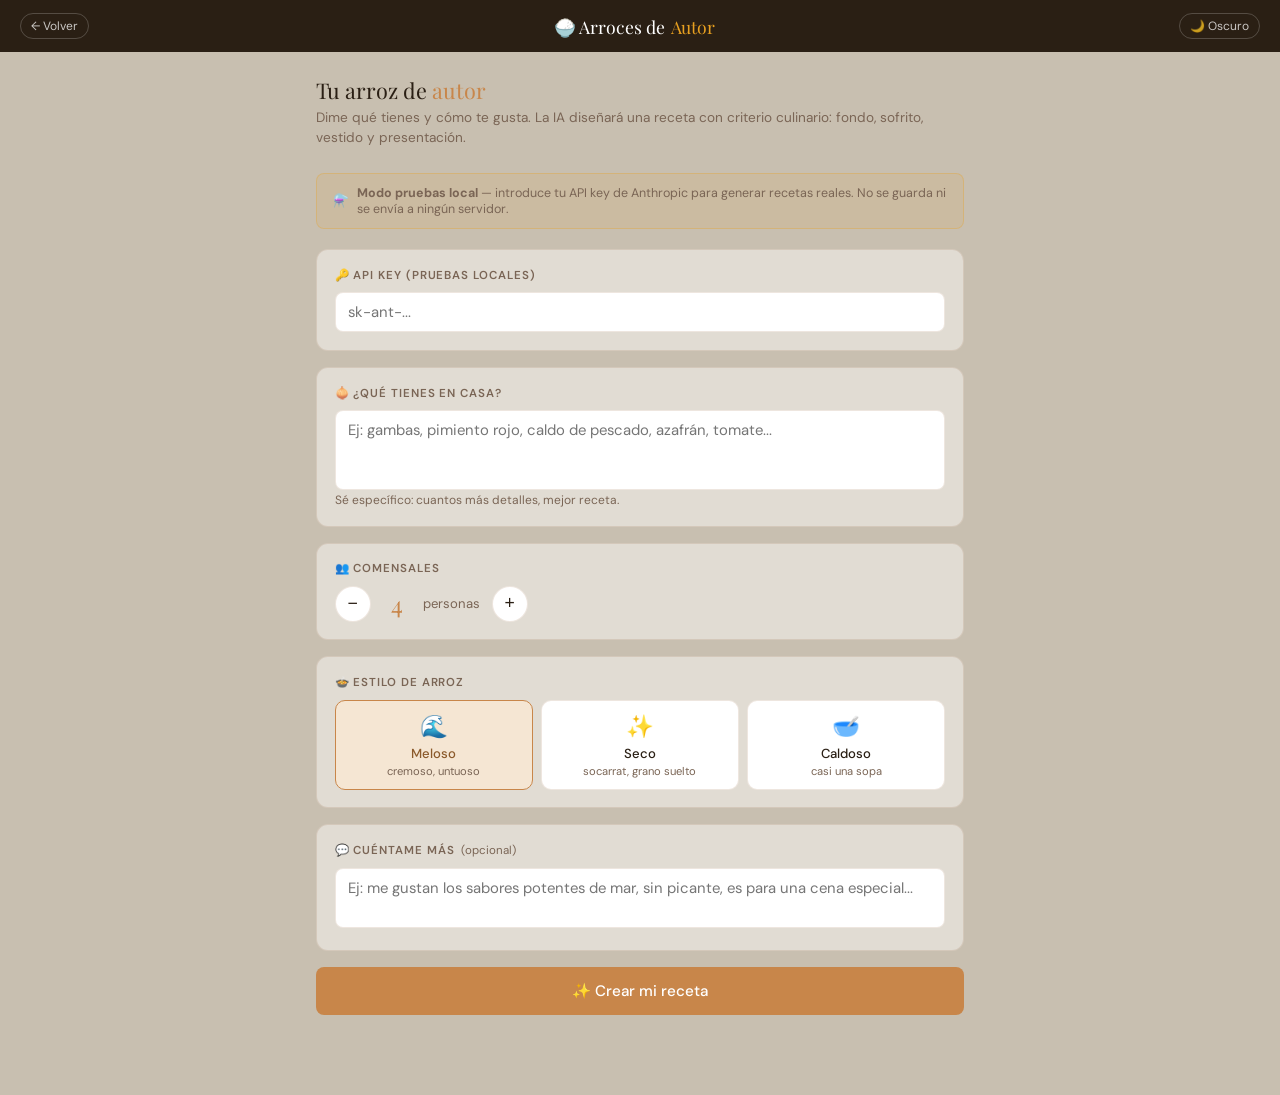
==== autor.html @ 89164118 "Add files via upload" ====
<!DOCTYPE html>
<html lang="es">
<head>
<meta charset="UTF-8">
<meta name="viewport" content="width=device-width, initial-scale=1.0, user-scalable=no">
<title>Arroces de Autor · IA</title>
<link rel="preconnect" href="https://fonts.googleapis.com">
<link href="https://fonts.googleapis.com/css2?family=Playfair+Display:ital,wght@0,700;1,400&family=DM+Sans:wght@300;400;500&display=swap" rel="stylesheet">
<style>

/* ── 1. VARIABLES Y RESET ─────────────────────────────────── */
:root {
  --rice:        #C8864A;
  --rice-dark:   #8B5A2B;
  --rice-light:  #F5E6D3;
  --saffron:     #E8A020;
  --success:     #4A7C59;
  --r:           12px;

  --bg:          #C8BFB0;
  --surface:     #BEB5A5;
  --text:        #2A1F14;
  --text-muted:  #7A6555;
  --border:      rgba(139,90,43,0.15);
  --nav-bg:      #2A1F14;
  --nav-text:    #ffffff;
  --bottom-bg:   #B8AF9F;
  --bottom-border: rgba(139,90,43,0.15);
  --card-bg:     rgba(255,255,255,.45);
  --input-bg:    #ffffff;
  --result-bg:   #FFF8F0;
}

body.dark {
  --bg:           #0F1923;
  --surface:      #151E28;
  --text:         #F0EBE3;
  --text-muted:   #8A9BAC;
  --border:       rgba(255,255,255,0.08);
  --nav-bg:       #0A1018;
  --nav-text:     #ffffff;
  --bottom-bg:    #0A1018;
  --bottom-border: rgba(255,255,255,0.07);
  --card-bg:      rgba(255,255,255,0.04);
  --input-bg:     rgba(255,255,255,0.06);
  --result-bg:    rgba(255,255,255,0.04);
  --rice-light:   rgba(200,134,74,0.15);
  --rice-dark:    #E8A020;
}

body, nav, .card, input, select, textarea, .btn, .style-btn, .inner-tab {
  transition: background-color .25s ease, border-color .25s ease, color .25s ease;
}

*, *::before, *::after { box-sizing: border-box; margin: 0; padding: 0; }
body {
  font-family: 'DM Sans', sans-serif;
  background: var(--bg);
  color: var(--text);
  min-height: 100vh;
}

/* ── 2. NAV ───────────────────────────────────────────────── */
nav {
  background: var(--nav-bg);
  color: var(--nav-text);
  display: flex;
  align-items: center;
  justify-content: space-between;
  padding: 0 1.25rem;
  height: 52px;
  position: sticky;
  top: 0;
  z-index: 100;
}
.nav-logo {
  font-family: 'Playfair Display', serif;
  font-size: 1.1rem;
  display: flex;
  align-items: center;
  gap: 6px;
}
.nav-logo span { color: var(--saffron); }
.nav-back {
  background: none;
  border: 1px solid rgba(255,255,255,.2);
  border-radius: 20px;
  padding: 4px 10px;
  cursor: pointer;
  font-size: .75rem;
  color: rgba(255,255,255,.75);
  font-family: 'DM Sans', sans-serif;
  display: flex;
  align-items: center;
  gap: 5px;
  text-decoration: none;
}
.theme-toggle {
  background: none;
  border: 1px solid rgba(255,255,255,.2);
  border-radius: 20px;
  padding: 4px 10px;
  cursor: pointer;
  font-size: .75rem;
  color: rgba(255,255,255,.75);
  font-family: 'DM Sans', sans-serif;
  display: flex;
  align-items: center;
  gap: 5px;
}

/* ── 3. LAYOUT ────────────────────────────────────────────── */
.page { padding: 1.5rem 1rem 5rem; max-width: 680px; margin: 0 auto; }

.section-title {
  font-family: 'Playfair Display', serif;
  font-size: 1.35rem;
  margin-bottom: .25rem;
}
.section-title span { color: var(--rice); }
.section-sub { font-size: .85rem; color: var(--text-muted); margin-bottom: 1.5rem; line-height: 1.5; }

/* ── 4. FORMULARIO ────────────────────────────────────────── */
.card {
  background: var(--card-bg);
  border: 1px solid var(--border);
  border-radius: var(--r);
  padding: 1.1rem;
  margin-bottom: 1rem;
}
.card-label {
  font-size: .72rem;
  font-weight: 600;
  letter-spacing: .08em;
  text-transform: uppercase;
  color: var(--text-muted);
  margin-bottom: .6rem;
  display: flex;
  align-items: center;
  gap: 6px;
}

label { display: block; font-size: .83rem; color: var(--text-muted); margin-bottom: 4px; font-weight: 500; }

input[type=text],
textarea {
  width: 100%;
  padding: 9px 12px;
  border: 1px solid var(--border);
  border-radius: 8px;
  font-family: 'DM Sans', sans-serif;
  font-size: .93rem;
  background: var(--input-bg);
  color: var(--text);
  outline: none;
  transition: border-color .2s;
  resize: none;
}
input[type=text]:focus, textarea:focus { border-color: var(--rice); }

/* Selector comensales */
.comensales-row {
  display: flex;
  align-items: center;
  gap: .75rem;
  margin-top: .25rem;
}
.comensal-btn {
  width: 36px; height: 36px;
  border-radius: 50%;
  background: var(--input-bg);
  border: 1.5px solid var(--border);
  font-size: 1.1rem;
  cursor: pointer;
  display: flex; align-items: center; justify-content: center;
  color: var(--text);
  transition: all .15s;
  flex-shrink: 0;
}
.comensal-btn:hover { border-color: var(--rice); color: var(--rice); }
.comensal-count {
  font-family: 'Playfair Display', serif;
  font-size: 1.5rem;
  color: var(--rice);
  min-width: 28px;
  text-align: center;
}
.comensal-label { font-size: .82rem; color: var(--text-muted); }

/* Selector estilo */
.style-grid {
  display: grid;
  grid-template-columns: repeat(3, 1fr);
  gap: .5rem;
  margin-top: .25rem;
}
.style-btn {
  border: 1.5px solid var(--border);
  border-radius: 10px;
  padding: .7rem .5rem;
  cursor: pointer;
  background: var(--input-bg);
  text-align: center;
  transition: all .15s;
  -webkit-tap-highlight-color: transparent;
}
.style-btn:hover { border-color: var(--rice); }
.style-btn.active {
  border-color: var(--rice);
  background: var(--rice-light);
}
.style-btn .sb-icon { font-size: 1.4rem; margin-bottom: .25rem; }
.style-btn .sb-name { font-size: .82rem; font-weight: 500; color: var(--text); }
.style-btn .sb-desc { font-size: .7rem; color: var(--text-muted); margin-top: 2px; }
.style-btn.active .sb-name { color: var(--rice-dark); }

/* ── 5. BOTONES ───────────────────────────────────────────── */
.btn {
  display: inline-flex;
  align-items: center;
  justify-content: center;
  gap: 6px;
  background: var(--rice);
  color: #fff;
  border: none;
  border-radius: 8px;
  padding: 11px 20px;
  font-family: 'DM Sans', sans-serif;
  font-size: .88rem;
  font-weight: 500;
  cursor: pointer;
  transition: background .2s;
}
.btn:hover { background: var(--rice-dark); }
.btn:disabled { opacity: .4; cursor: not-allowed; }
.btn-full { width: 100%; }
.btn-secondary {
  background: transparent;
  color: var(--rice);
  border: 1.5px solid var(--rice);
}
.btn-secondary:hover { background: var(--rice-light); }
.btn-sm { padding: 6px 14px; font-size: .8rem; }

/* ── 6. ESTADOS DE LA UI ──────────────────────────────────── */

/* --- Spinner --- */
.spinner-wrap {
  display: none;
  flex-direction: column;
  align-items: center;
  justify-content: center;
  padding: 2.5rem 1rem;
  gap: 1rem;
  text-align: center;
}
.spinner-wrap.visible { display: flex; }
.spinner {
  width: 44px; height: 44px;
  border: 3px solid var(--border);
  border-top-color: var(--rice);
  border-radius: 50%;
  animation: spin .8s linear infinite;
}
@keyframes spin { to { transform: rotate(360deg); } }
.spinner-msg { font-size: .88rem; color: var(--text-muted); max-width: 220px; line-height: 1.5; }

/* --- Concepto (paso intermedio) --- */
.concept-box {
  display: none;
  background: var(--result-bg);
  border: 1.5px solid var(--rice);
  border-radius: var(--r);
  padding: 1.2rem;
  margin-bottom: 1rem;
}
.concept-box.visible { display: block; }
.concept-eyebrow {
  font-size: .68rem;
  font-weight: 600;
  letter-spacing: .1em;
  text-transform: uppercase;
  color: var(--saffron);
  margin-bottom: .5rem;
}
.concept-text {
  font-family: 'Playfair Display', serif;
  font-size: 1.1rem;
  color: var(--text);
  line-height: 1.5;
  margin-bottom: 1rem;
}
.concept-actions { display: flex; gap: .6rem; }

/* --- Receta resultado --- */
.result-wrap { display: none; }
.result-wrap.visible { display: block; }

.recipe-image-wrap {
  width: calc(100% + 2rem);
  margin: 0 -1rem 1.25rem;
  height: 220px;
  position: relative;
  overflow: hidden;
  background: #2a1a0a;
}
.recipe-image-wrap img {
  width: 100%; height: 100%;
  object-fit: cover;
  filter: brightness(.75);
}
.recipe-image-grad {
  position: absolute; inset: 0;
  background: linear-gradient(to top, rgba(42,26,10,.95) 0%, transparent 60%);
}
.recipe-image-ct {
  position: absolute; bottom: 0; left: 0; right: 0;
  padding: 1rem 1.1rem .9rem;
}
.recipe-eyebrow {
  font-size: .68rem; color: var(--saffron);
  letter-spacing: .12em; text-transform: uppercase; margin-bottom: .3rem;
}
.recipe-title {
  font-family: 'Playfair Display', serif;
  font-size: 1.5rem; color: #fff;
  line-height: 1.2; margin-bottom: .3rem;
}
.recipe-meta { font-size: .75rem; color: rgba(255,255,255,.5); }

.recipe-image-placeholder {
  width: 100%; height: 100%;
  display: flex; align-items: center; justify-content: center;
  flex-direction: column; gap: .5rem;
}
.image-spinner {
  width: 32px; height: 32px;
  border: 2px solid rgba(255,255,255,.2);
  border-top-color: var(--saffron);
  border-radius: 50%;
  animation: spin .8s linear infinite;
}
.image-spinner-txt { font-size: .75rem; color: rgba(255,255,255,.4); }

/* Secciones de receta */
.recipe-section { margin-bottom: 1.25rem; }
.recipe-section-title {
  font-size: .7rem;
  font-weight: 600;
  letter-spacing: .1em;
  text-transform: uppercase;
  color: var(--rice);
  margin-bottom: .75rem;
  padding-bottom: .4rem;
  border-bottom: 1px solid var(--border);
}

/* Ingredientes */
.ing-list { list-style: none; }
.ing-list li {
  display: flex;
  justify-content: space-between;
  align-items: center;
  padding: 8px 0;
  border-bottom: 1px solid var(--border);
  font-size: .88rem;
}
.ing-list li:last-child { border-bottom: none; }
.ing-amount { font-weight: 500; color: var(--rice); white-space: nowrap; margin-left: 1rem; }

/* Pasos */
.step-card {
  background: var(--card-bg);
  border: 1px solid var(--border);
  border-radius: var(--r);
  overflow: hidden;
  margin-bottom: .75rem;
}
.step-inner { display: flex; }
.step-num {
  background: var(--rice);
  color: #fff;
  font-family: 'Playfair Display', serif;
  font-size: 1.3rem;
  width: 46px;
  display: flex; align-items: center; justify-content: center;
  flex-shrink: 0;
}
.step-body { padding: .875rem; flex: 1; }
.step-body h3 { font-size: .9rem; font-weight: 500; margin-bottom: .2rem; }
.step-body p { font-size: .83rem; color: var(--text-muted); line-height: 1.6; }
.step-timing {
  font-size: .72rem;
  background: var(--rice-light);
  color: var(--rice-dark);
  padding: 2px 8px;
  border-radius: 20px;
  display: inline-block;
  margin-top: .4rem;
}

/* Tip de presentación */
.tip-box {
  background: linear-gradient(135deg, rgba(232,160,32,.08), rgba(200,134,74,.06));
  border: 1px solid rgba(232,160,32,.25);
  border-radius: var(--r);
  padding: 1rem;
  margin-bottom: 1.25rem;
}
.tip-box .tip-icon { font-size: 1.3rem; margin-bottom: .4rem; }
.tip-box .tip-title { font-size: .7rem; font-weight: 600; letter-spacing: .08em; text-transform: uppercase; color: var(--saffron); margin-bottom: .4rem; }
.tip-box p { font-size: .85rem; color: var(--text); line-height: 1.6; }

/* Nueva receta */
.reset-row { text-align: center; padding-top: .5rem; }

/* ── 7. MODO PRUEBAS ──────────────────────────────────────── */
.dev-notice {
  background: rgba(232,160,32,.1);
  border: 1px solid rgba(232,160,32,.3);
  border-radius: 8px;
  padding: .7rem 1rem;
  font-size: .78rem;
  color: var(--text-muted);
  margin-bottom: 1.25rem;
  display: flex;
  align-items: center;
  gap: .5rem;
}

/* ── 8. DIVIDER ───────────────────────────────────────────── */
.divider { border: none; border-top: 1px solid var(--border); margin: 1.25rem 0; }

</style>
</head>
<body>

<nav>
  <a href="index.html" class="nav-back">← Volver</a>
  <div class="nav-logo">🍚 Arroces de <span>Autor</span></div>
  <button class="theme-toggle" onclick="toggleTheme()">🌙 Oscuro</button>
</nav>

<div class="page">

  <!-- Cabecera -->
  <div style="margin-bottom:1.5rem">
    <div class="section-title">Tu arroz de <span>autor</span></div>
    <div class="section-sub">Dime qué tienes y cómo te gusta. La IA diseñará una receta con criterio culinario: fondo, sofrito, vestido y presentación.</div>
  </div>

  <!-- Aviso modo pruebas -->
  <div class="dev-notice">
    ⚗️ <span><strong>Modo pruebas local</strong> — introduce tu API key de Anthropic para generar recetas reales. No se guarda ni se envía a ningún servidor.</span>
  </div>

  <!-- Formulario -->
  <div id="form-section">

    <!-- API Key (solo pruebas) -->
    <div class="card">
      <div class="card-label">🔑 API Key (pruebas locales)</div>
      <input type="text" id="api-key" placeholder="sk-ant-..." autocomplete="off" spellcheck="false">
    </div>

    <!-- Ingredientes -->
    <div class="card">
      <div class="card-label">🧅 ¿Qué tienes en casa?</div>
      <textarea id="ingredientes" rows="3" placeholder="Ej: gambas, pimiento rojo, caldo de pescado, azafrán, tomate..."></textarea>
      <div style="font-size:.75rem;color:var(--text-muted);margin-top:-.2rem">Sé específico: cuantos más detalles, mejor receta.</div>
    </div>

    <!-- Comensales -->
    <div class="card">
      <div class="card-label">👥 Comensales</div>
      <div class="comensales-row">
        <button class="comensal-btn" onclick="changeComensales(-1)">−</button>
        <div class="comensal-count" id="comensales-display">4</div>
        <div class="comensal-label">personas</div>
        <button class="comensal-btn" onclick="changeComensales(1)">+</button>
      </div>
    </div>

    <!-- Estilo -->
    <div class="card">
      <div class="card-label">🍲 Estilo de arroz</div>
      <div class="style-grid">
        <div class="style-btn active" data-style="meloso" onclick="selectStyle(this)">
          <div class="sb-icon">🌊</div>
          <div class="sb-name">Meloso</div>
          <div class="sb-desc">cremoso, untuoso</div>
        </div>
        <div class="style-btn" data-style="seco" onclick="selectStyle(this)">
          <div class="sb-icon">✨</div>
          <div class="sb-name">Seco</div>
          <div class="sb-desc">socarrat, grano suelto</div>
        </div>
        <div class="style-btn" data-style="caldoso" onclick="selectStyle(this)">
          <div class="sb-icon">🥣</div>
          <div class="sb-name">Caldoso</div>
          <div class="sb-desc">casi una sopa</div>
        </div>
      </div>
    </div>

    <!-- Cuéntame más -->
    <div class="card">
      <div class="card-label">💬 Cuéntame más <span style="font-weight:400;text-transform:none;letter-spacing:0;font-size:.72rem">(opcional)</span></div>
      <textarea id="extra" rows="2" placeholder="Ej: me gustan los sabores potentes de mar, sin picante, es para una cena especial..."></textarea>
    </div>

    <!-- Botón -->
    <button class="btn btn-full" id="btn-generar" onclick="generarConcepto()" style="font-size:.95rem;padding:14px">
      ✨ Crear mi receta
    </button>

  </div>

  <!-- Spinner concepto -->
  <div class="spinner-wrap" id="spinner-concepto">
    <div class="spinner"></div>
    <div class="spinner-msg">Analizando ingredientes y diseñando el concepto…</div>
  </div>

  <!-- Concepto para confirmar -->
  <div class="concept-box" id="concept-box">
    <div class="concept-eyebrow">💡 Propuesta de receta</div>
    <div class="concept-text" id="concept-text"></div>
    <div style="font-size:.8rem;color:var(--text-muted);margin-bottom:1rem">¿Te convence esta dirección? Puedes ajustar o lanzar la receta completa.</div>
    <div class="concept-actions">
      <button class="btn" onclick="generarRecetaCompleta()" style="flex:1">🔥 Generar receta completa</button>
      <button class="btn btn-secondary btn-sm" onclick="resetear()">Cambiar</button>
    </div>
  </div>

  <!-- Spinner receta -->
  <div class="spinner-wrap" id="spinner-receta">
    <div class="spinner"></div>
    <div class="spinner-msg" id="spinner-receta-msg">Componiendo la receta y generando la imagen…</div>
  </div>

  <!-- Resultado final -->
  <div class="result-wrap" id="result-wrap">

    <!-- Imagen de presentación -->
    <div class="recipe-image-wrap" id="recipe-image-wrap">
      <div class="recipe-image-placeholder" id="image-placeholder">
        <div class="image-spinner"></div>
        <div class="image-spinner-txt">Generando imagen…</div>
      </div>
      <div class="recipe-image-grad"></div>
      <div class="recipe-image-ct">
        <div class="recipe-eyebrow">Receta de autor · IA</div>
        <div class="recipe-title" id="recipe-title">—</div>
        <div class="recipe-meta" id="recipe-meta">—</div>
      </div>
    </div>

    <!-- Ingredientes -->
    <div class="recipe-section">
      <div class="recipe-section-title">Ingredientes</div>
      <ul class="ing-list" id="ing-list"></ul>
    </div>

    <hr class="divider">

    <!-- El fondo -->
    <div class="recipe-section">
      <div class="recipe-section-title">El fondo</div>
      <div id="fondo-content" style="font-size:.88rem;color:var(--text-muted);line-height:1.7"></div>
    </div>

    <hr class="divider">

    <!-- El sofrito -->
    <div class="recipe-section">
      <div class="recipe-section-title">El sofrito</div>
      <div id="sofrito-content" style="font-size:.88rem;color:var(--text-muted);line-height:1.7"></div>
    </div>

    <hr class="divider">

    <!-- Pasos -->
    <div class="recipe-section">
      <div class="recipe-section-title">Elaboración paso a paso</div>
      <div id="pasos-list"></div>
    </div>

    <!-- Presentación / vestido -->
    <div class="tip-box" id="presentacion-box">
      <div class="tip-icon">🎨</div>
      <div class="tip-title">Cómo vestirlo</div>
      <p id="presentacion-text"></p>
    </div>

    <!-- Nueva receta -->
    <div class="reset-row">
      <button class="btn btn-secondary" onclick="resetear()">🔄 Nueva receta</button>
    </div>

  </div>

</div><!-- /page -->

<script>
const CONFIG = {
  // En producción: URL del Cloudflare Worker
  // En pruebas locales: llama a la API de Anthropic directamente
  workerUrl: null, // se rellenará al desplegar
  localMode: true,
};

let comensales = 4;
let estiloSeleccionado = 'meloso';
let conceptoActual = '';
let recetaGenerada = null;

// ── Tema ──────────────────────────────────────────────────
function toggleTheme() {
  document.body.classList.toggle('dark');
  const btn = document.querySelector('.theme-toggle');
  btn.textContent = document.body.classList.contains('dark') ? '☀️ Claro' : '🌙 Oscuro';
}

// ── Comensales ────────────────────────────────────────────
function changeComensales(delta) {
  comensales = Math.max(1, Math.min(12, comensales + delta));
  document.getElementById('comensales-display').textContent = comensales;
}

// ── Estilo ────────────────────────────────────────────────
function selectStyle(el) {
  document.querySelectorAll('.style-btn').forEach(b => b.classList.remove('active'));
  el.classList.add('active');
  estiloSeleccionado = el.dataset.style;
}

// ── Llamada a la API ──────────────────────────────────────
async function llamarClaude(messages, maxTokens = 600) {
  const apiKey = document.getElementById('api-key').value.trim();
  if (!apiKey) throw new Error('Introduce tu API key de Anthropic para continuar.');

  const res = await fetch('https://api.anthropic.com/v1/messages', {
    method: 'POST',
    headers: {
      'x-api-key': apiKey,
      'anthropic-version': '2023-06-01',
      'content-type': 'application/json',
      'anthropic-dangerous-client-side-api-key-access': 'true',
    },
    body: JSON.stringify({
      model: 'claude-haiku-4-5-20251001',
      max_tokens: maxTokens,
      system: SYSTEM_PROMPT,
      messages,
    }),
  });

  if (!res.ok) {
    const err = await res.json().catch(() => ({}));
    throw new Error(err.error?.message || `Error ${res.status}`);
  }
  const data = await res.json();
  return data.content[0].text;
}

// ── Sistema prompt ────────────────────────────────────────
const SYSTEM_PROMPT = `Eres el Maestro Arrocero, un chef especializado en arroces mediterráneos con criterio culinario exigente.

REGLAS DE COHERENCIA:
- Si los ingredientes no tienen sentido juntos (ej: curry con azafrán y vino blanco), señálalo y propón ajustes antes de continuar.
- Respeta las familias de sabores: mar con mar, tierra con tierra. Las mezclas deben ser intencionadas.
- No generes recetas con ingredientes que entren en conflicto de sabor o técnica.

ESTILO:
- Nombres creativos y evocadores (ej: "Arroz meloso de galeras con aire de ñora y mar abierto")
- Técnica rigorosa: fondos, sofritos lentos, puntos de cocción precisos
- Responde siempre en español`;

// ── Paso 1: Generar concepto ──────────────────────────────
async function generarConcepto() {
  const ingredientes = document.getElementById('ingredientes').value.trim();
  if (!ingredientes) {
    alert('Escribe al menos algunos ingredientes.');
    return;
  }

  const extra = document.getElementById('extra').value.trim();

  show('spinner-concepto');
  hide('form-section');
  document.getElementById('btn-generar').disabled = true;

  const prompt = `Ingredientes disponibles: ${ingredientes}
Comensales: ${comensales}
Estilo deseado: arroz ${estiloSeleccionado}
${extra ? `Preferencias: ${extra}` : ''}

TAREA: Antes de generar la receta completa, evalúa la coherencia de los ingredientes. Si hay incompatibilidades, explícalo brevemente y sugiere qué cambiar.

Si todo es coherente, responde ÚNICAMENTE con una frase de concepto (máximo 2 líneas) describiendo la receta que vas a crear: nombre creativo + idea del plato. Sin más texto.

Ejemplo de respuesta correcta: "Arroz meloso de rape y gambas al azafrán con fondo de cabezas tostadas — el mar en estado puro, cremoso y con socarrat en los bordes."`;

  try {
    const respuesta = await llamarClaude([{ role: 'user', content: prompt }], 300);
    conceptoActual = respuesta.trim();
    document.getElementById('concept-text').textContent = conceptoActual;
    hide('spinner-concepto');
    show('concept-box');
  } catch (e) {
    hide('spinner-concepto');
    show('form-section');
    document.getElementById('btn-generar').disabled = false;
    alert('Error: ' + e.message);
  }
}

// ── Paso 2: Receta completa ───────────────────────────────
async function generarRecetaCompleta() {
  const ingredientes = document.getElementById('ingredientes').value.trim();
  const extra = document.getElementById('extra').value.trim();

  hide('concept-box');
  show('spinner-receta');

  const prompt = `Ingredientes disponibles: ${ingredientes}
Comensales: ${comensales}
Estilo: arroz ${estiloSeleccionado}
${extra ? `Preferencias: ${extra}` : ''}
Concepto acordado: ${conceptoActual}

Genera la receta completa en JSON con EXACTAMENTE esta estructura:
{
  "titulo": "Nombre creativo",
  "subtitulo": "breve descripción poética (1 línea)",
  "tiempo_total": "X min",
  "dificultad": "fácil|media|alta",
  "ingredientes": [
    {"nombre": "...", "cantidad": "..."},
    ...
  ],
  "fondo": "Párrafo explicando cómo hacer el fondo: ingredientes, técnica, tiempo, proporciones de agua.",
  "sofrito": "Párrafo explicando el sofrito: orden, tiempos, punto exacto.",
  "pasos": [
    {"titulo": "...", "descripcion": "...", "tiempo": "X min"},
    ...
  ],
  "presentacion": "Cómo emplatar y vestir el arroz: el toque de autor final.",
  "imagen_prompt": "Prompt en inglés para generar imagen del plato terminado. Estilo: food photography, natural light, editorial, mediterranean rice dish, dark moody background."
}

Responde SOLO con el JSON, sin texto adicional.`;

  try {
    const respuesta = await llamarClaude([{ role: 'user', content: prompt }], 2000);
    const json = respuesta.replace(/```json\n?|\n?```/g, '').trim();
    recetaGenerada = JSON.parse(json);

    mostrarReceta(recetaGenerada);
    hide('spinner-receta');
    show('result-wrap');

    // Lanzar generación de imagen en paralelo
    generarImagen(recetaGenerada.imagen_prompt);

  } catch (e) {
    hide('spinner-receta');
    show('concept-box');
    alert('Error generando la receta: ' + e.message);
  }
}

// ── Mostrar receta ────────────────────────────────────────
function mostrarReceta(r) {
  document.getElementById('recipe-title').textContent = r.titulo;
  document.getElementById('recipe-meta').textContent = `${r.tiempo_total} · ${r.dificultad} · ${comensales} personas`;

  // Ingredientes
  const ingList = document.getElementById('ing-list');
  ingList.innerHTML = r.ingredientes.map(i =>
    `<li><span>${i.nombre}</span><span class="ing-amount">${i.cantidad}</span></li>`
  ).join('');

  // Fondo y sofrito
  document.getElementById('fondo-content').textContent = r.fondo;
  document.getElementById('sofrito-content').textContent = r.sofrito;

  // Pasos
  document.getElementById('pasos-list').innerHTML = r.pasos.map((p, i) => `
    <div class="step-card">
      <div class="step-inner">
        <div class="step-num">${i + 1}</div>
        <div class="step-body">
          <h3>${p.titulo}</h3>
          <p>${p.descripcion}</p>
          ${p.tiempo ? `<span class="step-timing">⏱ ${p.tiempo}</span>` : ''}
        </div>
      </div>
    </div>
  `).join('');

  // Presentación
  document.getElementById('presentacion-text').textContent = r.presentacion;
}

// ── Generar imagen (Cloudflare AI / placeholder local) ────
async function generarImagen(prompt) {
  // En modo local no hay worker, mostramos placeholder decorativo
  if (CONFIG.localMode || !CONFIG.workerUrl) {
    setTimeout(() => {
      const ph = document.getElementById('image-placeholder');
      ph.innerHTML = `<div style="font-size:3rem">🍚</div><div style="font-size:.75rem;color:rgba(255,255,255,.4);margin-top:.4rem">Imagen disponible con worker desplegado</div>`;
    }, 1200);
    return;
  }

  try {
    const res = await fetch(`${CONFIG.workerUrl}/imagen`, {
      method: 'POST',
      headers: { 'content-type': 'application/json' },
      body: JSON.stringify({ prompt }),
    });
    if (!res.ok) throw new Error('Error generando imagen');
    const blob = await res.blob();
    const url = URL.createObjectURL(blob);
    const wrap = document.getElementById('recipe-image-wrap');
    const ph = document.getElementById('image-placeholder');
    const img = document.createElement('img');
    img.src = url;
    img.alt = recetaGenerada?.titulo || 'Receta';
    wrap.insertBefore(img, wrap.firstChild);
    ph.remove();
  } catch {
    const ph = document.getElementById('image-placeholder');
    ph.innerHTML = `<div style="font-size:2.5rem">🍚</div>`;
  }
}

// ── Reset ─────────────────────────────────────────────────
function resetear() {
  conceptoActual = '';
  recetaGenerada = null;
  hide('concept-box');
  hide('result-wrap');
  hide('spinner-concepto');
  hide('spinner-receta');
  show('form-section');
  document.getElementById('btn-generar').disabled = false;

  // Resetear imagen placeholder
  document.getElementById('image-placeholder').innerHTML = `
    <div class="image-spinner"></div>
    <div class="image-spinner-txt">Generando imagen…</div>`;
  const oldImg = document.querySelector('.recipe-image-wrap img');
  if (oldImg) oldImg.remove();
}

// ── Helpers ───────────────────────────────────────────────
function show(id) { document.getElementById(id).classList.add('visible'); }
function hide(id) { document.getElementById(id).classList.remove('visible'); }
</script>
</body>
</html>
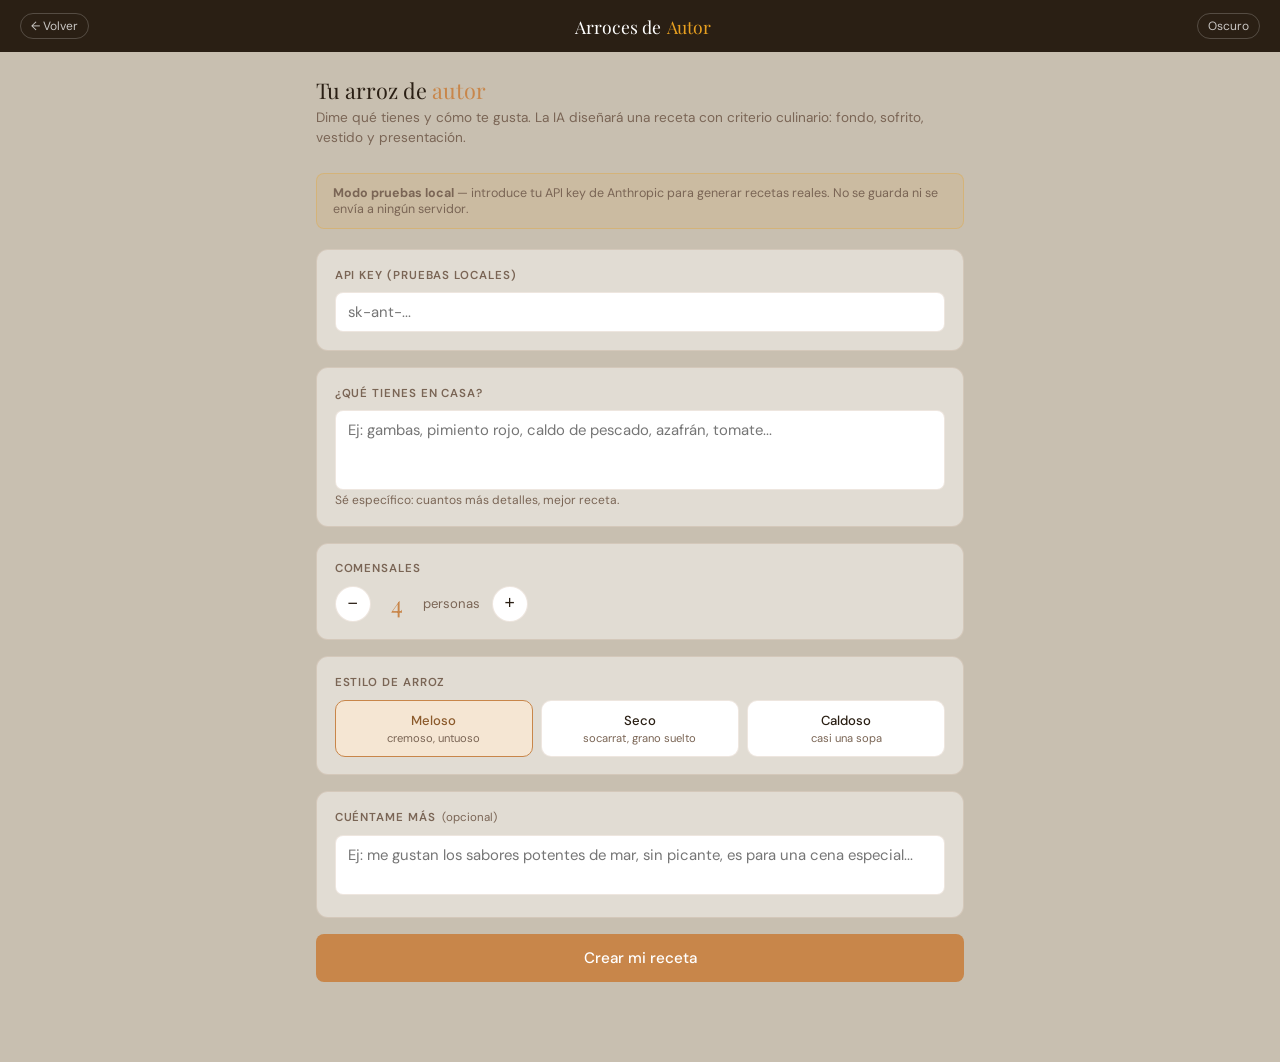
==== commit 5381ef1f: "Quitar los emojis de la app (inicio, recetas, configuración, guías, Brasas y Autor) Sin recetas con " ====
--- a/autor.html
+++ b/autor.html
@@ -437,8 +437,8 @@
 
 <nav>
   <a href="index.html" class="nav-back">← Volver</a>
-  <div class="nav-logo">🍚 Arroces de <span>Autor</span></div>
-  <button class="theme-toggle" onclick="toggleTheme()">🌙 Oscuro</button>
+  <div class="nav-logo">Arroces de <span>Autor</span></div>
+  <button class="theme-toggle" onclick="toggleTheme()">Oscuro</button>
 </nav>
 
 <div class="page">
@@ -451,7 +451,7 @@
 
   <!-- Aviso modo pruebas -->
   <div class="dev-notice">
-    ⚗️ <span><strong>Modo pruebas local</strong> — introduce tu API key de Anthropic para generar recetas reales. No se guarda ni se envía a ningún servidor.</span>
+    <span><strong>Modo pruebas local</strong> — introduce tu API key de Anthropic para generar recetas reales. No se guarda ni se envía a ningún servidor.</span>
   </div>
 
   <!-- Formulario -->
@@ -459,20 +459,20 @@
 
     <!-- API Key (solo pruebas) -->
     <div class="card">
-      <div class="card-label">🔑 API Key (pruebas locales)</div>
+      <div class="card-label">API Key (pruebas locales)</div>
       <input type="text" id="api-key" placeholder="sk-ant-..." autocomplete="off" spellcheck="false">
     </div>
 
     <!-- Ingredientes -->
     <div class="card">
-      <div class="card-label">🧅 ¿Qué tienes en casa?</div>
+      <div class="card-label">¿Qué tienes en casa?</div>
       <textarea id="ingredientes" rows="3" placeholder="Ej: gambas, pimiento rojo, caldo de pescado, azafrán, tomate..."></textarea>
       <div style="font-size:.75rem;color:var(--text-muted);margin-top:-.2rem">Sé específico: cuantos más detalles, mejor receta.</div>
     </div>
 
     <!-- Comensales -->
     <div class="card">
-      <div class="card-label">👥 Comensales</div>
+      <div class="card-label">Comensales</div>
       <div class="comensales-row">
         <button class="comensal-btn" onclick="changeComensales(-1)">−</button>
         <div class="comensal-count" id="comensales-display">4</div>
@@ -483,20 +483,17 @@
 
     <!-- Estilo -->
     <div class="card">
-      <div class="card-label">🍲 Estilo de arroz</div>
+      <div class="card-label">Estilo de arroz</div>
       <div class="style-grid">
         <div class="style-btn active" data-style="meloso" onclick="selectStyle(this)">
-          <div class="sb-icon">🌊</div>
           <div class="sb-name">Meloso</div>
           <div class="sb-desc">cremoso, untuoso</div>
         </div>
         <div class="style-btn" data-style="seco" onclick="selectStyle(this)">
-          <div class="sb-icon">✨</div>
           <div class="sb-name">Seco</div>
           <div class="sb-desc">socarrat, grano suelto</div>
         </div>
         <div class="style-btn" data-style="caldoso" onclick="selectStyle(this)">
-          <div class="sb-icon">🥣</div>
           <div class="sb-name">Caldoso</div>
           <div class="sb-desc">casi una sopa</div>
         </div>
@@ -505,13 +502,13 @@
 
     <!-- Cuéntame más -->
     <div class="card">
-      <div class="card-label">💬 Cuéntame más <span style="font-weight:400;text-transform:none;letter-spacing:0;font-size:.72rem">(opcional)</span></div>
+      <div class="card-label">Cuéntame más <span style="font-weight:400;text-transform:none;letter-spacing:0;font-size:.72rem">(opcional)</span></div>
       <textarea id="extra" rows="2" placeholder="Ej: me gustan los sabores potentes de mar, sin picante, es para una cena especial..."></textarea>
     </div>
 
     <!-- Botón -->
     <button class="btn btn-full" id="btn-generar" onclick="generarConcepto()" style="font-size:.95rem;padding:14px">
-      ✨ Crear mi receta
+      Crear mi receta
     </button>
 
   </div>
@@ -524,11 +521,11 @@
 
   <!-- Concepto para confirmar -->
   <div class="concept-box" id="concept-box">
-    <div class="concept-eyebrow">💡 Propuesta de receta</div>
+    <div class="concept-eyebrow">Propuesta de receta</div>
     <div class="concept-text" id="concept-text"></div>
     <div style="font-size:.8rem;color:var(--text-muted);margin-bottom:1rem">¿Te convence esta dirección? Puedes ajustar o lanzar la receta completa.</div>
     <div class="concept-actions">
-      <button class="btn" onclick="generarRecetaCompleta()" style="flex:1">🔥 Generar receta completa</button>
+      <button class="btn" onclick="generarRecetaCompleta()" style="flex:1">Generar receta completa</button>
       <button class="btn btn-secondary btn-sm" onclick="resetear()">Cambiar</button>
     </div>
   </div>
@@ -588,14 +585,13 @@
 
     <!-- Presentación / vestido -->
     <div class="tip-box" id="presentacion-box">
-      <div class="tip-icon">🎨</div>
       <div class="tip-title">Cómo vestirlo</div>
       <p id="presentacion-text"></p>
     </div>
 
     <!-- Nueva receta -->
     <div class="reset-row">
-      <button class="btn btn-secondary" onclick="resetear()">🔄 Nueva receta</button>
+      <button class="btn btn-secondary" onclick="resetear()">Nueva receta</button>
     </div>
 
   </div>
@@ -619,7 +615,7 @@
 function toggleTheme() {
   document.body.classList.toggle('dark');
   const btn = document.querySelector('.theme-toggle');
-  btn.textContent = document.body.classList.contains('dark') ? '☀️ Claro' : '🌙 Oscuro';
+  btn.textContent = document.body.classList.contains('dark') ? 'Claro' : 'Oscuro';
 }
 
 // ── Comensales ────────────────────────────────────────────
@@ -794,7 +790,7 @@
         <div class="step-body">
           <h3>${p.titulo}</h3>
           <p>${p.descripcion}</p>
-          ${p.tiempo ? `<span class="step-timing">⏱ ${p.tiempo}</span>` : ''}
+          ${p.tiempo ? `<span class="step-timing">${p.tiempo}</span>` : ''}
         </div>
       </div>
     </div>
@@ -810,7 +806,7 @@
   if (CONFIG.localMode || !CONFIG.workerUrl) {
     setTimeout(() => {
       const ph = document.getElementById('image-placeholder');
-      ph.innerHTML = `<div style="font-size:3rem">🍚</div><div style="font-size:.75rem;color:rgba(255,255,255,.4);margin-top:.4rem">Imagen disponible con worker desplegado</div>`;
+      ph.innerHTML = `<div style="font-size:.75rem;color:rgba(255,255,255,.4);margin-top:.4rem">Imagen disponible con worker desplegado</div>`;
     }, 1200);
     return;
   }
@@ -833,7 +829,7 @@
     ph.remove();
   } catch {
     const ph = document.getElementById('image-placeholder');
-    ph.innerHTML = `<div style="font-size:2.5rem">🍚</div>`;
+    ph.innerHTML = ``;
   }
 }
 
